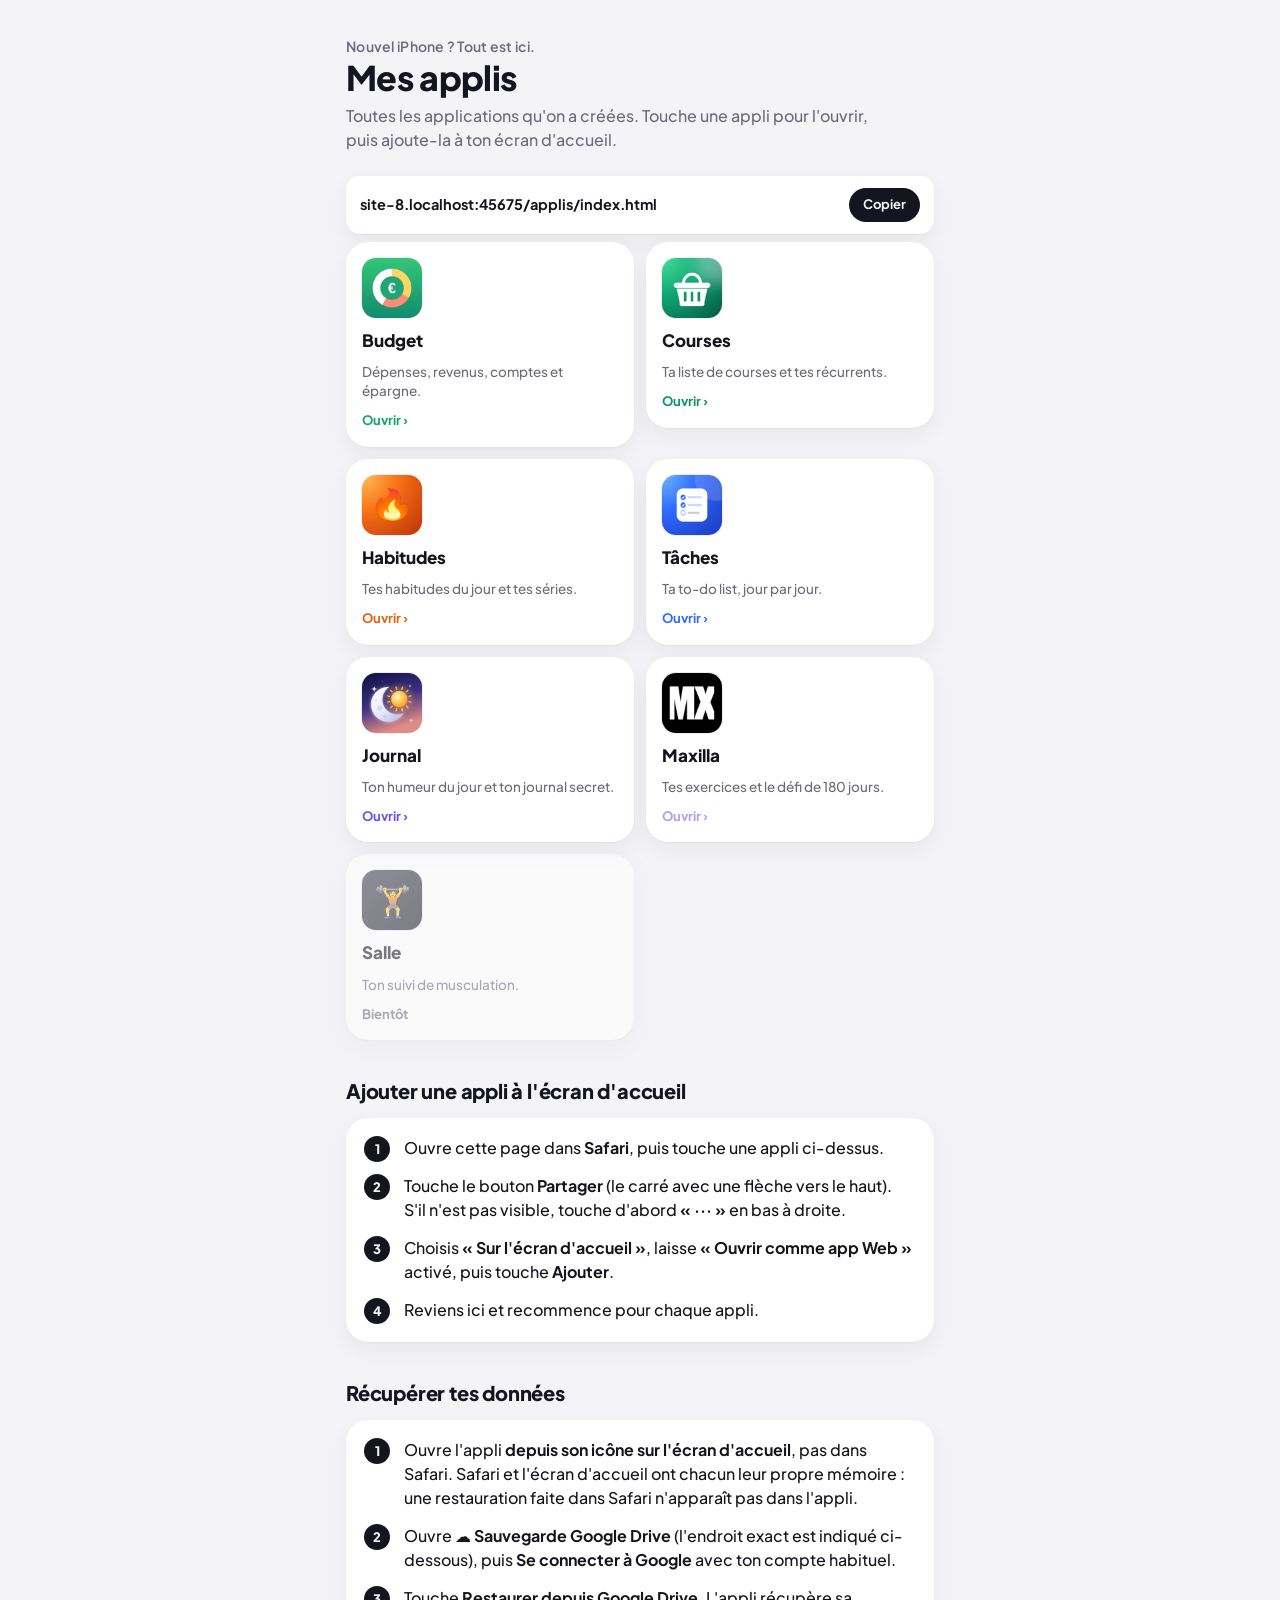
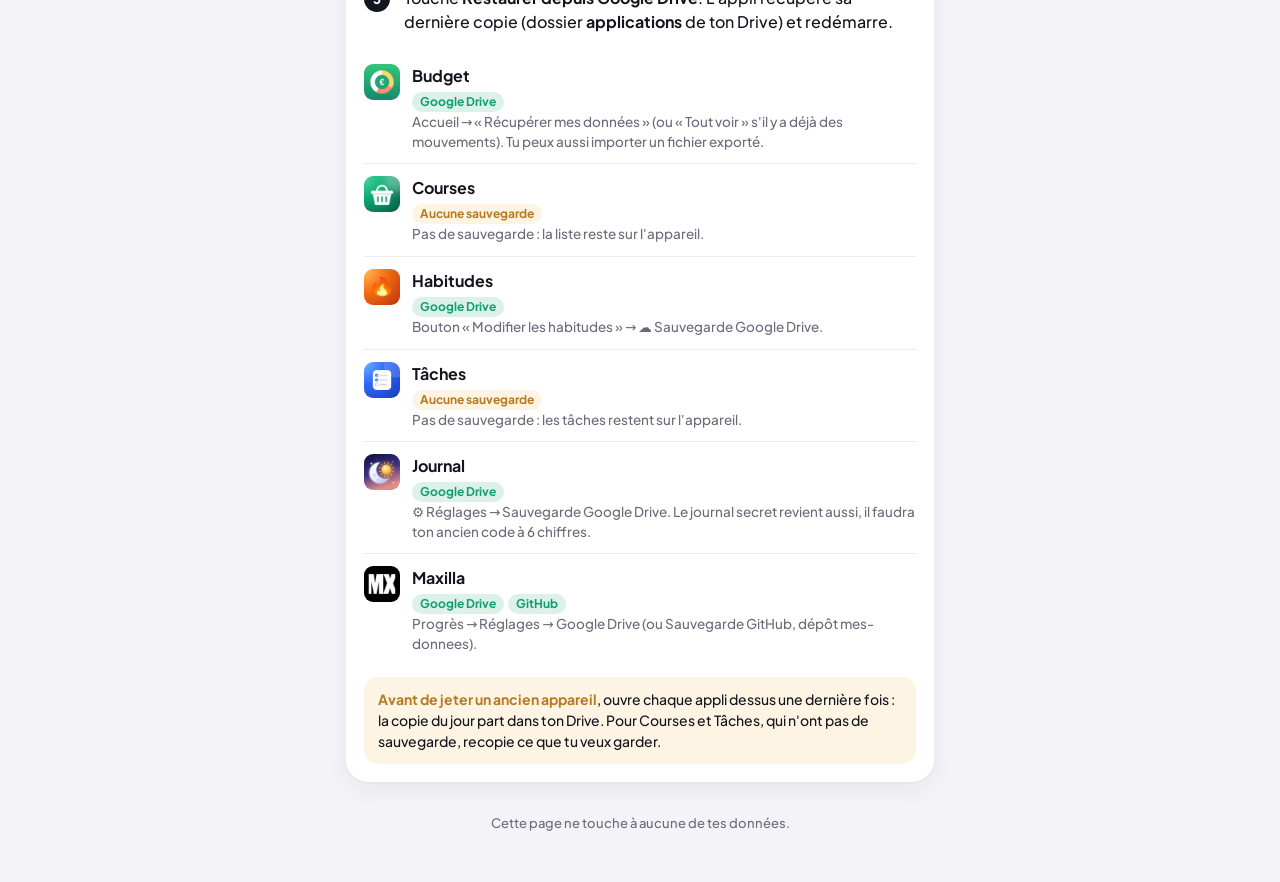
==== applis/index.html @ 1df110f6 "Page « Mes applis » qui regroupe toutes les applis + bouton Récupérer mes données dans Budget Co-Aut" ====
<!doctype html>
<html lang="fr">
<head>
<meta charset="utf-8">
<meta name="viewport" content="width=device-width, initial-scale=1, viewport-fit=cover">
<title>Mes applis</title>
<meta name="description" content="Toutes mes applications au même endroit, pour les réinstaller sur un nouvel iPhone.">
<meta name="theme-color" content="#f4f4f8" media="(prefers-color-scheme: light)">
<meta name="theme-color" content="#0d0d14" media="(prefers-color-scheme: dark)">
<meta name="apple-mobile-web-app-title" content="Mes applis">
<link rel="apple-touch-icon" href="icon-180.png">
<link rel="icon" type="image/png" href="icon-180.png">
<!-- Cette page ne lit et n'écrit aucune donnée : elle ne fait que pointer vers les applis. -->
<style>
@font-face { font-family: "Jakarta"; font-weight: 500; font-display: swap; src: url(../fonts/jakarta-500.woff2) format("woff2"); }
@font-face { font-family: "Jakarta"; font-weight: 600; font-display: swap; src: url(../fonts/jakarta-600.woff2) format("woff2"); }
@font-face { font-family: "Jakarta"; font-weight: 700; font-display: swap; src: url(../fonts/jakarta-700.woff2) format("woff2"); }
@font-face { font-family: "Jakarta"; font-weight: 800; font-display: swap; src: url(../fonts/jakarta-800.woff2) format("woff2"); }

:root {
  --fond: #f4f4f8;
  --carte: #ffffff;
  --texte: #15151f;
  --doux: #6b6b7b;
  --trait: rgba(20, 20, 40, .08);
  --ombre: 0 1px 2px rgba(20, 20, 40, .04), 0 8px 24px rgba(20, 20, 40, .06);
  --vert: #0f9f6e;
  --ambre: #b7791f;
  --ambre-fond: #fdf4e3;
}
@media (prefers-color-scheme: dark) {
  :root {
    --fond: #0d0d14;
    --carte: #191922;
    --texte: #f2f2f7;
    --doux: #9a9aab;
    --trait: rgba(255, 255, 255, .08);
    --ombre: 0 1px 2px rgba(0, 0, 0, .3);
    --vert: #34d399;
    --ambre: #f6c66a;
    --ambre-fond: #2a2213;
  }
}
* { box-sizing: border-box; }
html { -webkit-text-size-adjust: 100%; }
body {
  margin: 0;
  background: var(--fond);
  color: var(--texte);
  font: 500 16px/1.5 "Jakarta", -apple-system, system-ui, sans-serif;
  -webkit-font-smoothing: antialiased;
}
main {
  max-width: 620px;
  margin: 0 auto;
  padding: calc(env(safe-area-inset-top) + 36px) 16px calc(env(safe-area-inset-bottom) + 48px);
}
.sur-titre { margin: 0; color: var(--doux); font-weight: 600; font-size: 14px; letter-spacing: .02em; }
h1 { margin: 2px 0 8px; font-size: 34px; line-height: 1.1; font-weight: 800; letter-spacing: -.02em; }
.intro { margin: 0 0 24px; color: var(--doux); max-width: 46ch; }
h2 { margin: 36px 0 12px; font-size: 20px; font-weight: 800; letter-spacing: -.01em; }

/* Grille des applis */
.applis { display: grid; grid-template-columns: repeat(2, minmax(0, 1fr)); gap: 12px; margin: 0; padding: 0; list-style: none; }
.appli {
  display: flex; flex-direction: column; gap: 10px;
  padding: 16px; border-radius: 22px;
  background: var(--carte); box-shadow: var(--ombre);
  color: inherit; text-decoration: none;
  transition: transform .15s ease;
  -webkit-tap-highlight-color: transparent;
}
.appli:active { transform: scale(.97); }
.appli img, .appli .sans-icone {
  width: 60px; height: 60px; border-radius: 14px; display: block;
  box-shadow: 0 0 0 1px var(--trait);
}
.appli .sans-icone { display: grid; place-items: center; font-size: 30px; background: linear-gradient(135deg, #3a3a48, #1c1c26); }
.appli strong { font-size: 17px; font-weight: 800; }
.appli span { color: var(--doux); font-size: 13.5px; line-height: 1.4; flex: 1; }
.appli .ouvrir { align-self: flex-start; font-size: 13px; font-weight: 700; color: var(--accent); }
.appli.bientot { opacity: .55; pointer-events: none; }
.appli.bientot .ouvrir { color: var(--doux); }

/* Étapes */
.carte { background: var(--carte); border-radius: 22px; box-shadow: var(--ombre); padding: 18px 18px 6px; }
ol.etapes { margin: 0; padding: 0; list-style: none; counter-reset: e; }
ol.etapes li { counter-increment: e; position: relative; padding: 0 0 14px 40px; }
ol.etapes li::before {
  content: counter(e); position: absolute; left: 0; top: 0;
  width: 26px; height: 26px; border-radius: 50%;
  display: grid; place-items: center;
  background: var(--texte); color: var(--fond); font-size: 13px; font-weight: 800;
}
ol.etapes b { font-weight: 700; }
.note { margin: 12px 0 0; padding: 12px 14px; border-radius: 14px; background: var(--ambre-fond); color: var(--texte); font-size: 14px; }
.note b { color: var(--ambre); }

/* Tableau des sauvegardes */
.sauvegardes { margin: 12px 0 0; padding: 0; list-style: none; }
.sauvegardes li { display: flex; gap: 12px; align-items: flex-start; padding: 12px 0; border-top: 1px solid var(--trait); }
.sauvegardes li:first-child { border-top: 0; padding-top: 4px; }
.sauvegardes img { width: 36px; height: 36px; border-radius: 9px; flex: none; }
.sauvegardes div { flex: 1; min-width: 0; }
.sauvegardes strong { display: block; font-weight: 700; }
.sauvegardes small { display: block; color: var(--doux); font-size: 13.5px; line-height: 1.45; }
.pastille { display: inline-block; margin: 2px 4px 0 0; padding: 1px 8px; border-radius: 99px; font-size: 12px; font-weight: 700; }
.pastille.oui { background: color-mix(in srgb, var(--vert) 15%, transparent); color: var(--vert); }
.pastille.non { background: var(--ambre-fond); color: var(--ambre); }

.adresse {
  display: flex; align-items: center; justify-content: space-between; gap: 10px;
  margin: 0 0 8px; padding: 12px 14px; border-radius: 14px;
  background: var(--carte); box-shadow: var(--ombre);
  font-weight: 700; font-size: 14.5px; word-break: break-all;
}
.adresse button {
  flex: none; border: 0; border-radius: 99px; padding: 7px 14px;
  background: var(--texte); color: var(--fond); font: inherit; font-size: 13px; cursor: pointer;
}
footer { margin-top: 32px; color: var(--doux); font-size: 13px; text-align: center; }
@media (max-width: 340px) { .applis { grid-template-columns: 1fr; } }
</style>
</head>
<body>
<main>
  <p class="sur-titre">Nouvel iPhone ? Tout est ici.</p>
  <h1>Mes applis</h1>
  <p class="intro">Toutes les applications qu'on a créées. Touche une appli pour l'ouvrir, puis ajoute-la à ton écran d'accueil.</p>

  <div class="adresse">
    <span id="adresse">ambroisegh.github.io/budget/applis/</span>
    <button id="copier" type="button">Copier</button>
  </div>

  <ul class="applis" id="applis"></ul>

  <h2>Ajouter une appli à l'écran d'accueil</h2>
  <div class="carte">
    <ol class="etapes">
      <li>Ouvre cette page dans <b>Safari</b>, puis touche une appli ci-dessus.</li>
      <li>Touche le bouton <b>Partager</b> (le carré avec une flèche vers le haut). S'il n'est pas visible, touche d'abord <b>« ··· »</b> en bas à droite.</li>
      <li>Choisis <b>« Sur l'écran d'accueil »</b>, laisse <b>« Ouvrir comme app Web »</b> activé, puis touche <b>Ajouter</b>.</li>
      <li>Reviens ici et recommence pour chaque appli.</li>
    </ol>
  </div>

  <h2>Récupérer tes données</h2>
  <div class="carte">
    <ol class="etapes">
      <li>Ouvre l'appli <b>depuis son icône sur l'écran d'accueil</b>, pas dans Safari. Safari et l'écran d'accueil ont chacun leur propre mémoire : une restauration faite dans Safari n'apparaît pas dans l'appli.</li>
      <li>Ouvre <b>☁️ Sauvegarde Google Drive</b> (l'endroit exact est indiqué ci-dessous), puis <b>Se connecter à Google</b> avec ton compte habituel.</li>
      <li>Touche <b>Restaurer depuis Google Drive</b>. L'appli récupère sa dernière copie (dossier <b>applications</b> de ton Drive) et redémarre.</li>
    </ol>
    <ul class="sauvegardes" id="sauvegardes"></ul>
    <p class="note"><b>Avant de jeter un ancien appareil</b>, ouvre chaque appli dessus une dernière fois : la copie du jour part dans ton Drive. Pour Courses et Tâches, qui n'ont pas de sauvegarde, recopie ce que tu veux garder.</p>
    <p style="height:12px;margin:0"></p>
  </div>

  <footer>Cette page ne touche à aucune de tes données.</footer>
</main>

<script>
/* Liste des applis. Pour en ajouter une : une ligne ici. */
const APPLIS = [
  { nom: "Budget", dossier: "", desc: "Dépenses, revenus, comptes et épargne.", accent: "#16a36b",
    sauvegarde: ["drive"], ou: "Accueil → « Récupérer mes données » (ou « Tout voir » s'il y a déjà des mouvements). Tu peux aussi importer un fichier exporté." },
  { nom: "Courses", dossier: "courses/", desc: "Ta liste de courses et tes récurrents.", accent: "#0d9466",
    sauvegarde: [], ou: "Pas de sauvegarde : la liste reste sur l'appareil." },
  { nom: "Habitudes", dossier: "habitudes/", desc: "Tes habitudes du jour et tes séries.", accent: "#ea5f12",
    sauvegarde: ["drive"], ou: "Bouton « Modifier les habitudes » → ☁️ Sauvegarde Google Drive." },
  { nom: "Tâches", dossier: "todo/", desc: "Ta to-do list, jour par jour.", accent: "#2f6bff",
    sauvegarde: [], ou: "Pas de sauvegarde : les tâches restent sur l'appareil." },
  { nom: "Journal", dossier: "journal/", desc: "Ton humeur du jour et ton journal secret.", accent: "#6a4ff0",
    sauvegarde: ["drive"], ou: "⚙️ Réglages → Sauvegarde Google Drive. Le journal secret revient aussi, il faudra ton ancien code à 6 chiffres." },
  { nom: "Maxilla", dossier: "maxilla/", desc: "Tes exercices et le défi de 180 jours.", accent: "#b39af7",
    sauvegarde: ["drive", "github"], ou: "Progrès → Réglages → Google Drive (ou Sauvegarde GitHub, dépôt mes-donnees)." },
  { nom: "Salle", dossier: "salle/", desc: "Ton suivi de musculation.", accent: "#e0475b", emoji: "🏋️",
    sauvegarde: null, ou: "" },
];

const base = new URL("../", location.href);
const icone = (a) => new URL(a.dossier + "icons/icon-180.png", base).href;

function carte(a, dispo) {
  const lien = document.createElement("a");
  lien.className = "appli" + (dispo ? "" : " bientot");
  lien.href = new URL(a.dossier, base).href;
  lien.style.setProperty("--accent", a.accent);
  lien.innerHTML = `
    ${dispo && !a.emojiSeul ? `<img src="${icone(a)}" alt="" width="60" height="60">` : `<div class="sans-icone">${a.emoji || "📱"}</div>`}
    <strong></strong><span></span>
    <em class="ouvrir" style="font-style:normal">${dispo ? "Ouvrir ›" : "Bientôt"}</em>`;
  lien.querySelector("strong").textContent = a.nom;
  lien.querySelector("span").textContent = a.desc;
  const img = lien.querySelector("img");
  if (img) img.onerror = () => img.replaceWith(Object.assign(document.createElement("div"), { className: "sans-icone", textContent: a.emoji || "📱" }));
  const li = document.createElement("li");
  li.append(lien);
  return li;
}

function ligneSauvegarde(a) {
  const li = document.createElement("li");
  const p = (cls, t) => `<span class="pastille ${cls}">${t}</span>`;
  const pastilles = a.sauvegarde.length
    ? a.sauvegarde.map((s) => p("oui", s === "drive" ? "Google Drive" : "GitHub")).join("")
    : p("non", "Aucune sauvegarde");
  li.innerHTML = `<img src="${icone(a)}" alt=""><div><strong></strong>${pastilles}<small></small></div>`;
  li.querySelector("strong").textContent = a.nom;
  li.querySelector("small").textContent = a.ou;
  return li;
}

// Une appli encore en préparation (ex. Salle) s'affiche en « Bientôt » jusqu'à sa mise en ligne.
async function existe(a) {
  if (a.sauvegarde !== null) return true;
  try {
    const r = await fetch(new URL(a.dossier + "manifest.webmanifest", base), { method: "HEAD", cache: "no-store" });
    return r.ok;
  } catch { return false; }
}

(async () => {
  const liste = document.getElementById("applis");
  const dispo = await Promise.all(APPLIS.map(existe));
  liste.replaceChildren(...APPLIS.map((a, i) => carte(a, dispo[i])));
  document.getElementById("sauvegardes").replaceChildren(
    ...APPLIS.filter((a, i) => dispo[i] && a.sauvegarde !== null).map(ligneSauvegarde));
})();

document.getElementById("adresse").textContent = location.host
  ? location.host + location.pathname : "ambroisegh.github.io/budget/applis/";
document.getElementById("copier").addEventListener("click", async (e) => {
  try { await navigator.clipboard.writeText(location.href); e.target.textContent = "Copié ✓"; }
  catch { e.target.textContent = "Garde-la en favori"; }
});
</script>
</body>
</html>
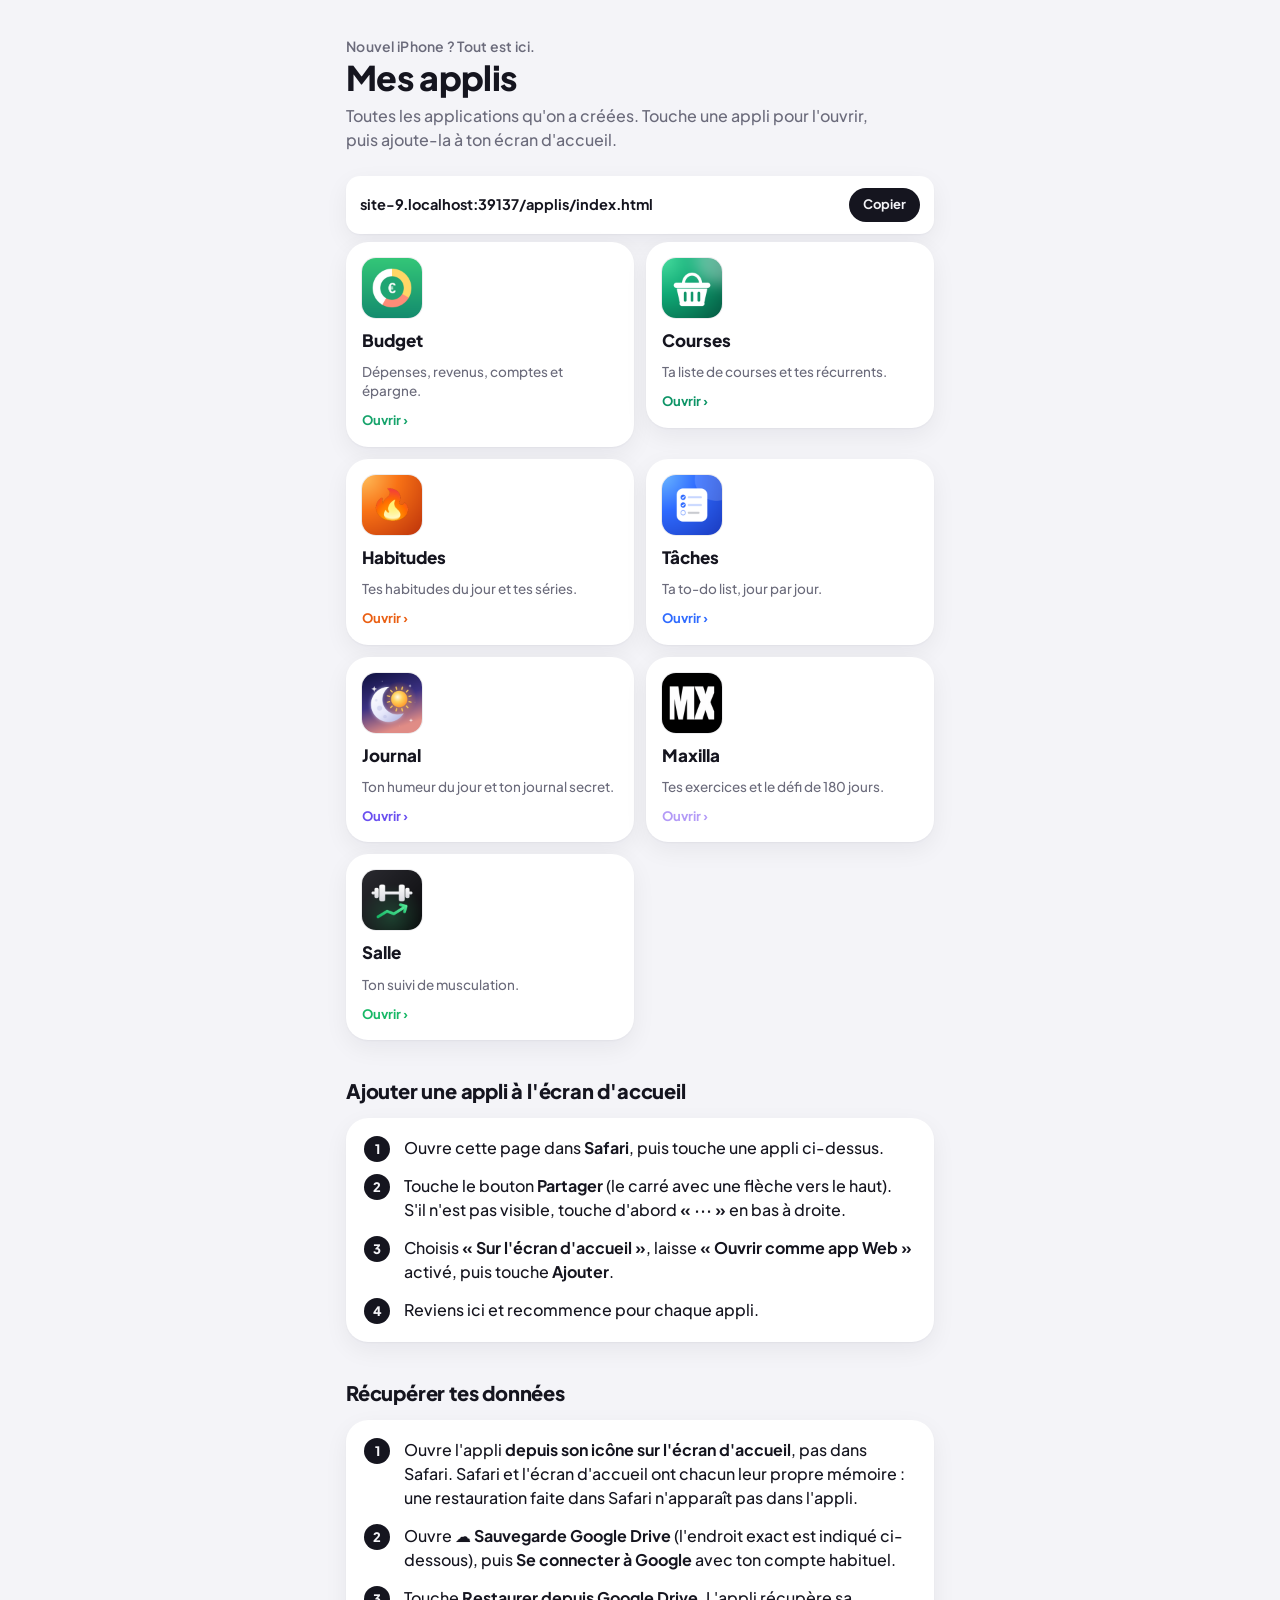
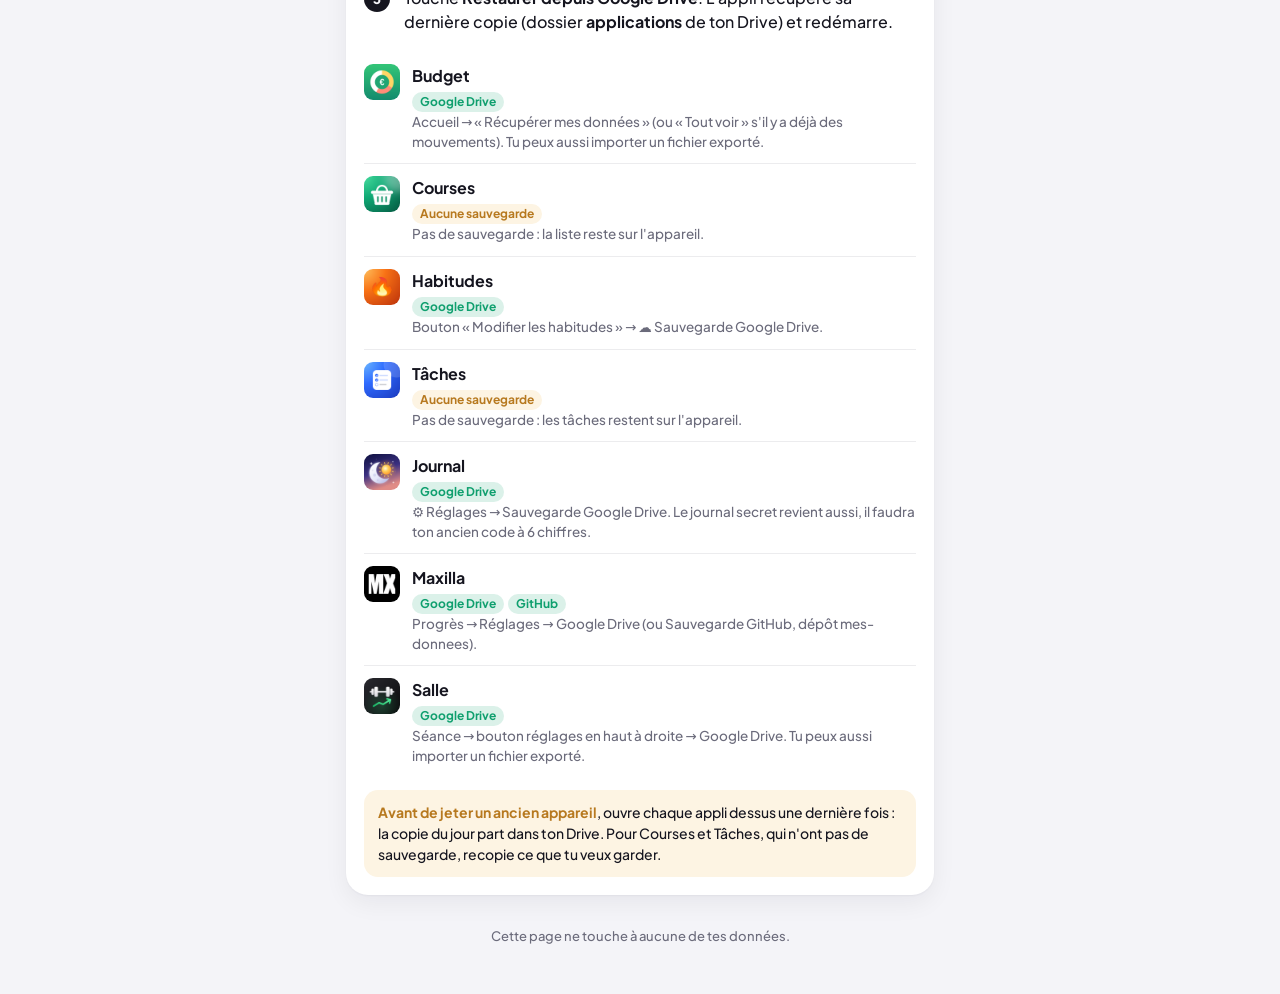
==== commit 2f8555e9: "Mes applis : Salle avec sauvegarde Google Drive, carte en « Bientôt » tant qu'elle n'est pas en lign" ====
--- a/applis/index.html
+++ b/applis/index.html
@@ -175,8 +175,8 @@
     sauvegarde: ["drive"], ou: "⚙️ Réglages → Sauvegarde Google Drive. Le journal secret revient aussi, il faudra ton ancien code à 6 chiffres." },
   { nom: "Maxilla", dossier: "maxilla/", desc: "Tes exercices et le défi de 180 jours.", accent: "#b39af7",
     sauvegarde: ["drive", "github"], ou: "Progrès → Réglages → Google Drive (ou Sauvegarde GitHub, dépôt mes-donnees)." },
-  { nom: "Salle", dossier: "salle/", desc: "Ton suivi de musculation.", accent: "#e0475b", emoji: "🏋️",
-    sauvegarde: null, ou: "" },
+  { nom: "Salle", dossier: "salle/", desc: "Ton suivi de musculation.", accent: "#17b866", emoji: "🏋️", bientot: true,
+    sauvegarde: ["drive"], ou: "Séance → bouton réglages en haut à droite → Google Drive. Tu peux aussi importer un fichier exporté." },
 ];
 
 const base = new URL("../", location.href);
@@ -212,9 +212,9 @@
   return li;
 }
 
-// Une appli encore en préparation (ex. Salle) s'affiche en « Bientôt » jusqu'à sa mise en ligne.
+// Une appli marquée bientot (ex. Salle) s'affiche en « Bientôt » tant que son manifeste n'est pas en ligne.
 async function existe(a) {
-  if (a.sauvegarde !== null) return true;
+  if (!a.bientot) return true;
   try {
     const r = await fetch(new URL(a.dossier + "manifest.webmanifest", base), { method: "HEAD", cache: "no-store" });
     return r.ok;
@@ -226,7 +226,7 @@
   const dispo = await Promise.all(APPLIS.map(existe));
   liste.replaceChildren(...APPLIS.map((a, i) => carte(a, dispo[i])));
   document.getElementById("sauvegardes").replaceChildren(
-    ...APPLIS.filter((a, i) => dispo[i] && a.sauvegarde !== null).map(ligneSauvegarde));
+    ...APPLIS.filter((a, i) => dispo[i]).map(ligneSauvegarde));
 })();
 
 document.getElementById("adresse").textContent = location.host
